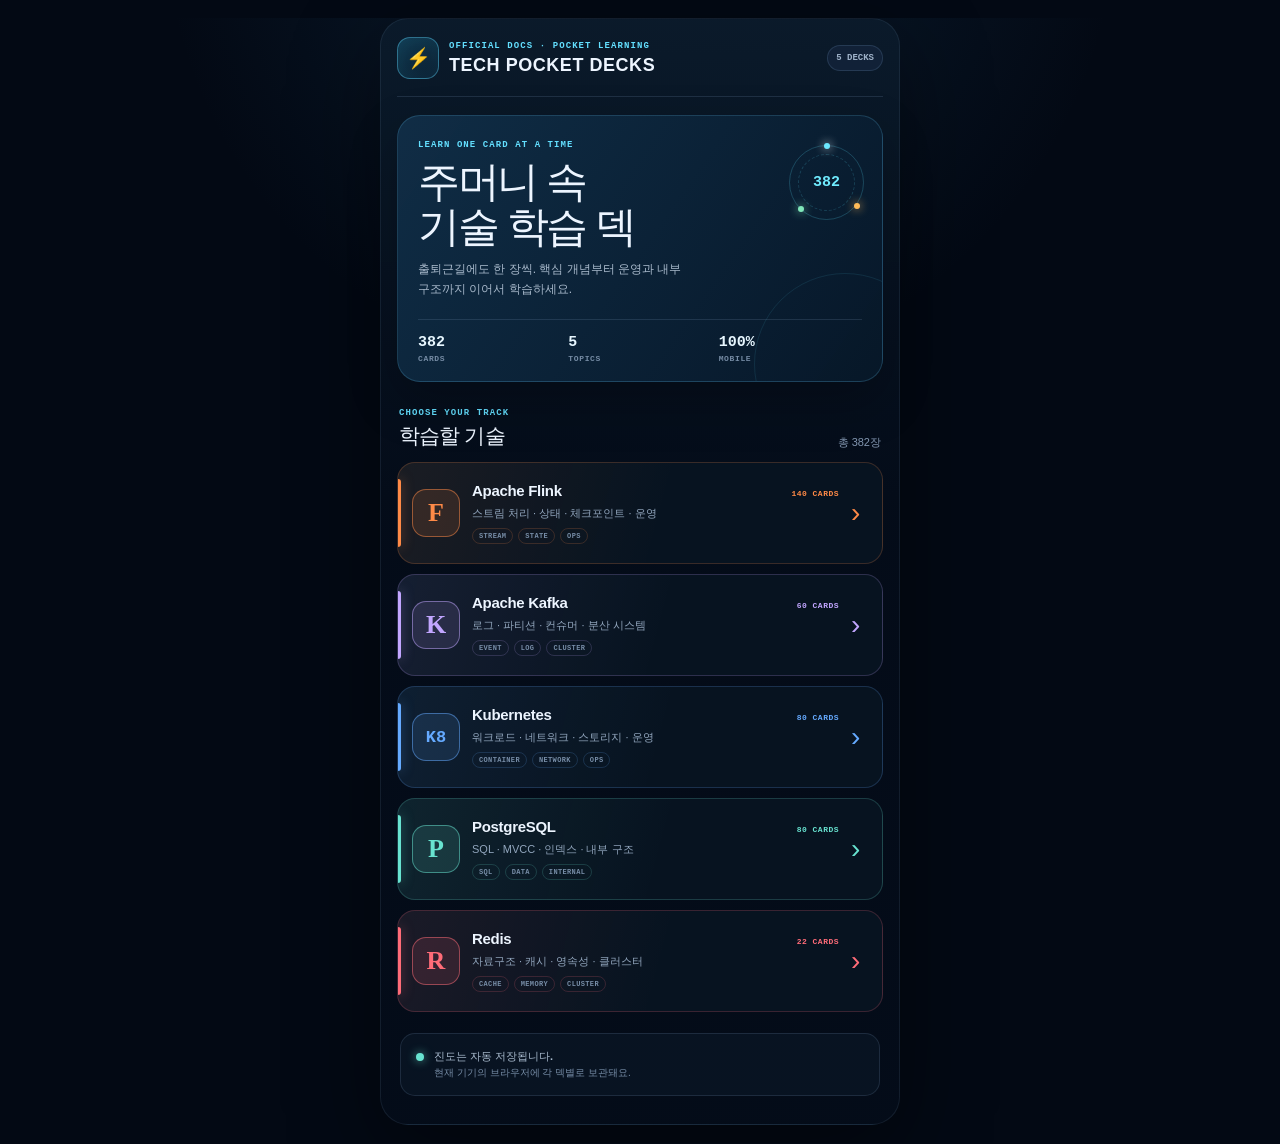
==== index.html @ 09daa7cf "모바일 학습 덱 허브와 Pages 배포 설정 추가" ====
<!doctype html>
<html lang="ko">
  <head>
    <meta charset="UTF-8" />
    <meta name="viewport" content="width=device-width, initial-scale=1, viewport-fit=cover" />
    <meta
      name="description"
      content="Flink, Kafka, Kubernetes, PostgreSQL, Redis 공식 문서 기반 모바일 학습 카드 모음"
    />
    <meta name="theme-color" content="#07111f" />
    <meta name="apple-mobile-web-app-capable" content="yes" />
    <meta name="apple-mobile-web-app-status-bar-style" content="black-translucent" />
    <title>Tech Pocket Decks · 모바일 학습 카드</title>
    <link rel="stylesheet" href="./home.css" />
  </head>
  <body>
    <main class="app-shell">
      <header class="site-header">
        <div class="brand-mark" aria-hidden="true">⚡</div>
        <div class="brand-copy">
          <p class="eyebrow">OFFICIAL DOCS · POCKET LEARNING</p>
          <h1>TECH POCKET DECKS</h1>
        </div>
        <span class="deck-total">5 DECKS</span>
      </header>

      <section class="hero" aria-labelledby="hero-title">
        <div class="hero-orbit" aria-hidden="true">
          <span class="orbit-core">382</span>
          <span class="orbit-dot dot-one"></span>
          <span class="orbit-dot dot-two"></span>
          <span class="orbit-dot dot-three"></span>
        </div>
        <div>
          <p class="hero-kicker">LEARN ONE CARD AT A TIME</p>
          <h2 id="hero-title">주머니 속<br />기술 학습 덱</h2>
          <p class="hero-description">
            출퇴근길에도 한 장씩. 핵심 개념부터 운영과 내부 구조까지 이어서 학습하세요.
          </p>
        </div>
        <div class="hero-stats" aria-label="학습 카드 통계">
          <span><strong>382</strong> CARDS</span>
          <span><strong>5</strong> TOPICS</span>
          <span><strong>100%</strong> MOBILE</span>
        </div>
      </section>

      <section class="deck-section" aria-labelledby="deck-heading">
        <div class="section-heading">
          <div>
            <p class="eyebrow">CHOOSE YOUR TRACK</p>
            <h2 id="deck-heading">학습할 기술</h2>
          </div>
          <span>총 382장</span>
        </div>

        <div class="deck-list">
          <a
            class="deck-card flink"
            href="./flink/cards/"
            aria-label="Flink 학습 카드 140장 시작하기"
          >
            <span class="deck-icon" aria-hidden="true">F</span>
            <span class="deck-content">
              <span class="deck-topline"><strong>Apache Flink</strong><em>140 CARDS</em></span>
              <span class="deck-description">스트림 처리 · 상태 · 체크포인트 · 운영</span>
              <span class="deck-tags"><i>STREAM</i><i>STATE</i><i>OPS</i></span>
            </span>
            <span class="deck-arrow" aria-hidden="true">›</span>
          </a>

          <a
            class="deck-card kafka"
            href="./kafka/cards/"
            aria-label="Kafka 학습 카드 60장 시작하기"
          >
            <span class="deck-icon" aria-hidden="true">K</span>
            <span class="deck-content">
              <span class="deck-topline"><strong>Apache Kafka</strong><em>60 CARDS</em></span>
              <span class="deck-description">로그 · 파티션 · 컨슈머 · 분산 시스템</span>
              <span class="deck-tags"><i>EVENT</i><i>LOG</i><i>CLUSTER</i></span>
            </span>
            <span class="deck-arrow" aria-hidden="true">›</span>
          </a>

          <a
            class="deck-card kubernetes"
            href="./kubernetes/cards/"
            aria-label="Kubernetes 학습 카드 80장 시작하기"
          >
            <span class="deck-icon wide" aria-hidden="true">K8</span>
            <span class="deck-content">
              <span class="deck-topline"><strong>Kubernetes</strong><em>80 CARDS</em></span>
              <span class="deck-description">워크로드 · 네트워크 · 스토리지 · 운영</span>
              <span class="deck-tags"><i>CONTAINER</i><i>NETWORK</i><i>OPS</i></span>
            </span>
            <span class="deck-arrow" aria-hidden="true">›</span>
          </a>

          <a
            class="deck-card postgresql"
            href="./postgresql/cards/"
            aria-label="PostgreSQL 학습 카드 80장 시작하기"
          >
            <span class="deck-icon" aria-hidden="true">P</span>
            <span class="deck-content">
              <span class="deck-topline"><strong>PostgreSQL</strong><em>80 CARDS</em></span>
              <span class="deck-description">SQL · MVCC · 인덱스 · 내부 구조</span>
              <span class="deck-tags"><i>SQL</i><i>DATA</i><i>INTERNAL</i></span>
            </span>
            <span class="deck-arrow" aria-hidden="true">›</span>
          </a>

          <a
            class="deck-card redis"
            href="./redis/cards/"
            aria-label="Redis 학습 카드 22장 시작하기"
          >
            <span class="deck-icon" aria-hidden="true">R</span>
            <span class="deck-content">
              <span class="deck-topline"><strong>Redis</strong><em>22 CARDS</em></span>
              <span class="deck-description">자료구조 · 캐시 · 영속성 · 클러스터</span>
              <span class="deck-tags"><i>CACHE</i><i>MEMORY</i><i>CLUSTER</i></span>
            </span>
            <span class="deck-arrow" aria-hidden="true">›</span>
          </a>
        </div>
      </section>

      <footer class="site-footer">
        <span class="save-dot" aria-hidden="true"></span>
        <p><strong>진도는 자동 저장됩니다.</strong><br />현재 기기의 브라우저에 각 덱별로 보관돼요.</p>
      </footer>
    </main>
  </body>
</html>
---- home.css ----
:root {
  color-scheme: dark;
  font-family:
    Inter, Pretendard, "Noto Sans KR", -apple-system, BlinkMacSystemFont,
    "Segoe UI", sans-serif;
  background: #030914;
  color: #edf5ff;
  font-synthesis: none;
  --line: rgba(143, 174, 208, 0.16);
  --muted: #8498b2;
}

* {
  box-sizing: border-box;
}

html {
  min-height: 100%;
  background: #030914;
}

body {
  min-width: 320px;
  min-height: 100%;
  margin: 0;
  background:
    radial-gradient(circle at 50% -10%, rgba(38, 98, 142, 0.24), transparent 30rem),
    #030914;
}

a {
  color: inherit;
}

.app-shell {
  width: min(100%, 520px);
  min-height: 100dvh;
  margin: 0 auto;
  padding: max(18px, env(safe-area-inset-top)) 16px
    max(28px, env(safe-area-inset-bottom));
  background:
    linear-gradient(180deg, rgba(11, 26, 43, 0.96), rgba(4, 12, 24, 0.98) 44%),
    #07111f;
  border-inline: 1px solid rgba(126, 157, 190, 0.08);
}

.site-header {
  display: grid;
  grid-template-columns: 42px minmax(0, 1fr) auto;
  align-items: center;
  gap: 10px;
  padding-bottom: 17px;
  border-bottom: 1px solid var(--line);
}

.brand-mark {
  display: grid;
  width: 42px;
  height: 42px;
  place-items: center;
  border: 1px solid rgba(93, 218, 255, 0.42);
  border-radius: 13px;
  background: linear-gradient(145deg, rgba(35, 142, 181, 0.28), rgba(25, 70, 106, 0.12));
  color: #65e6ff;
  font-size: 20px;
  box-shadow: inset 0 0 18px rgba(57, 190, 226, 0.08);
}

.brand-copy {
  min-width: 0;
}

.eyebrow,
.hero-kicker {
  margin: 0;
  color: #63dfff;
  font-family: ui-monospace, SFMono-Regular, Menlo, Consolas, monospace;
  font-size: 9px;
  font-weight: 800;
  letter-spacing: 0.12em;
}

.brand-copy h1 {
  overflow: hidden;
  margin: 4px 0 0;
  font-size: clamp(14px, 4.4vw, 18px);
  letter-spacing: 0.03em;
  text-overflow: ellipsis;
  white-space: nowrap;
}

.deck-total {
  padding: 7px 8px;
  border: 1px solid rgba(118, 154, 194, 0.2);
  border-radius: 999px;
  background: rgba(20, 37, 60, 0.75);
  color: #9fb2c9;
  font-family: ui-monospace, SFMono-Regular, Menlo, Consolas, monospace;
  font-size: 9px;
  font-weight: 800;
}

.hero {
  position: relative;
  overflow: hidden;
  margin-top: 18px;
  padding: 24px 20px 18px;
  border: 1px solid rgba(87, 175, 218, 0.24);
  border-radius: 23px;
  background:
    linear-gradient(125deg, rgba(16, 46, 71, 0.95), rgba(7, 23, 40, 0.97)),
    #0a1b2c;
  box-shadow: 0 20px 50px rgba(0, 0, 0, 0.24);
}

.hero::after {
  position: absolute;
  right: -54px;
  bottom: -74px;
  width: 180px;
  height: 180px;
  border: 1px solid rgba(94, 222, 255, 0.1);
  border-radius: 50%;
  content: "";
}

.hero > div:not(.hero-orbit) {
  position: relative;
  z-index: 1;
}

.hero h2 {
  max-width: 250px;
  margin: 9px 0 10px;
  font-size: clamp(30px, 9vw, 42px);
  line-height: 1.08;
  letter-spacing: -0.055em;
}

.hero-description {
  max-width: 265px;
  margin: 0;
  color: #a7b8ca;
  font-size: 12px;
  line-height: 1.65;
  word-break: keep-all;
}

.hero-orbit {
  position: absolute;
  top: 29px;
  right: 18px;
  display: grid;
  width: 75px;
  height: 75px;
  place-items: center;
  border: 1px solid rgba(92, 227, 255, 0.21);
  border-radius: 50%;
}

.hero-orbit::before {
  position: absolute;
  inset: 8px;
  border: 1px dashed rgba(92, 227, 255, 0.18);
  border-radius: inherit;
  content: "";
}

.orbit-core {
  color: #70ecff;
  font-family: ui-monospace, SFMono-Regular, Menlo, Consolas, monospace;
  font-size: 15px;
  font-weight: 900;
}

.orbit-dot {
  position: absolute;
  width: 6px;
  height: 6px;
  border-radius: 50%;
  background: #6ce8ff;
  box-shadow: 0 0 10px currentColor;
}

.dot-one {
  top: -3px;
  left: 34px;
}

.dot-two {
  right: 3px;
  bottom: 10px;
  color: #ffbb58;
  background: #ffbb58;
}

.dot-three {
  bottom: 7px;
  left: 8px;
  color: #80e8ba;
  background: #80e8ba;
}

.hero-stats {
  display: grid;
  grid-template-columns: repeat(3, 1fr);
  gap: 7px;
  margin-top: 20px;
  padding-top: 14px;
  border-top: 1px solid var(--line);
}

.hero-stats span {
  display: flex;
  flex-direction: column;
  gap: 3px;
  color: #768ca5;
  font-family: ui-monospace, SFMono-Regular, Menlo, Consolas, monospace;
  font-size: 8px;
  font-weight: 800;
  letter-spacing: 0.08em;
}

.hero-stats strong {
  color: #e7f7ff;
  font-size: 15px;
  letter-spacing: 0;
}

.deck-section {
  margin-top: 26px;
}

.section-heading {
  display: flex;
  align-items: end;
  justify-content: space-between;
  gap: 12px;
  margin: 0 2px 12px;
}

.section-heading h2 {
  margin: 4px 0 0;
  font-size: 21px;
  letter-spacing: -0.04em;
}

.section-heading > span {
  color: var(--muted);
  font-size: 11px;
}

.deck-list {
  display: grid;
  gap: 10px;
}

.deck-card {
  --accent: #6de3ff;
  --accent-rgb: 109, 227, 255;
  position: relative;
  display: grid;
  grid-template-columns: 48px minmax(0, 1fr) 18px;
  align-items: center;
  gap: 12px;
  min-height: 102px;
  padding: 13px 13px 13px 14px;
  overflow: hidden;
  border: 1px solid rgba(var(--accent-rgb), 0.2);
  border-radius: 18px;
  background:
    linear-gradient(105deg, rgba(var(--accent-rgb), 0.08), transparent 55%),
    rgba(8, 20, 34, 0.9);
  text-decoration: none;
  -webkit-tap-highlight-color: transparent;
  transition: transform 140ms ease, border-color 140ms ease, background 140ms ease;
}

.deck-card::before {
  position: absolute;
  inset: 16px auto 16px 0;
  width: 3px;
  border-radius: 0 4px 4px 0;
  background: var(--accent);
  box-shadow: 0 0 12px rgba(var(--accent-rgb), 0.5);
  content: "";
}

.deck-card:active {
  transform: scale(0.985);
  border-color: rgba(var(--accent-rgb), 0.5);
  background:
    linear-gradient(105deg, rgba(var(--accent-rgb), 0.14), transparent 60%),
    rgba(10, 25, 42, 0.96);
}

.deck-card:focus-visible {
  outline: 2px solid var(--accent);
  outline-offset: 3px;
}

.deck-icon {
  display: grid;
  width: 48px;
  height: 48px;
  place-items: center;
  border: 1px solid rgba(var(--accent-rgb), 0.5);
  border-radius: 14px;
  background: rgba(var(--accent-rgb), 0.12);
  color: var(--accent);
  font-family: Georgia, "Times New Roman", serif;
  font-size: 26px;
  font-weight: 800;
}

.deck-icon.wide {
  font-family: ui-monospace, SFMono-Regular, Menlo, Consolas, monospace;
  font-size: 17px;
}

.deck-content,
.deck-topline {
  min-width: 0;
}

.deck-content {
  display: grid;
  gap: 7px;
}

.deck-topline {
  display: flex;
  align-items: baseline;
  justify-content: space-between;
  gap: 8px;
}

.deck-topline strong {
  overflow: hidden;
  font-size: 15px;
  letter-spacing: -0.02em;
  text-overflow: ellipsis;
  white-space: nowrap;
}

.deck-topline em {
  flex: 0 0 auto;
  color: var(--accent);
  font-family: ui-monospace, SFMono-Regular, Menlo, Consolas, monospace;
  font-size: 8px;
  font-style: normal;
  font-weight: 900;
  letter-spacing: 0.06em;
}

.deck-description {
  overflow: hidden;
  color: #91a5bc;
  font-size: 11px;
  text-overflow: ellipsis;
  white-space: nowrap;
}

.deck-tags {
  display: flex;
  gap: 5px;
  overflow: hidden;
}

.deck-tags i {
  padding: 3px 6px;
  border: 1px solid rgba(var(--accent-rgb), 0.18);
  border-radius: 999px;
  color: #778da7;
  font-family: ui-monospace, SFMono-Regular, Menlo, Consolas, monospace;
  font-size: 7px;
  font-style: normal;
  font-weight: 800;
  letter-spacing: 0.05em;
}

.deck-arrow {
  color: var(--accent);
  font-size: 28px;
  line-height: 1;
}

.flink {
  --accent: #ff8a47;
  --accent-rgb: 255, 138, 71;
}

.kafka {
  --accent: #c2a6ff;
  --accent-rgb: 194, 166, 255;
}

.kubernetes {
  --accent: #65aaff;
  --accent-rgb: 101, 170, 255;
}

.postgresql {
  --accent: #68e3d0;
  --accent-rgb: 104, 227, 208;
}

.redis {
  --accent: #ff6c78;
  --accent-rgb: 255, 108, 120;
}

.site-footer {
  display: flex;
  align-items: flex-start;
  gap: 10px;
  margin: 21px 3px 0;
  padding: 14px 15px;
  border: 1px solid var(--line);
  border-radius: 15px;
  background: rgba(10, 23, 38, 0.72);
}

.save-dot {
  flex: 0 0 auto;
  width: 8px;
  height: 8px;
  margin-top: 5px;
  border-radius: 50%;
  background: #68e3d0;
  box-shadow: 0 0 10px rgba(104, 227, 208, 0.7);
}

.site-footer p {
  margin: 0;
  color: #768ca6;
  font-size: 10px;
  line-height: 1.55;
}

.site-footer strong {
  color: #a9bbce;
  font-size: 11px;
}

@media (hover: hover) {
  .deck-card:hover {
    transform: translateY(-2px);
    border-color: rgba(var(--accent-rgb), 0.46);
  }
}

@media (max-width: 370px) {
  .app-shell {
    padding-inline: 12px;
  }

  .deck-card {
    grid-template-columns: 44px minmax(0, 1fr) 14px;
    gap: 10px;
    padding-left: 12px;
  }

  .deck-icon {
    width: 44px;
    height: 44px;
  }

  .hero-orbit {
    opacity: 0.55;
  }
}

@media (min-width: 700px) {
  .app-shell {
    min-height: calc(100dvh - 36px);
    margin-block: 18px;
    border: 1px solid rgba(126, 157, 190, 0.12);
    border-radius: 28px;
    box-shadow: 0 28px 90px rgba(0, 0, 0, 0.42);
  }
}

@media (prefers-reduced-motion: reduce) {
  .deck-card {
    transition: none;
  }
}
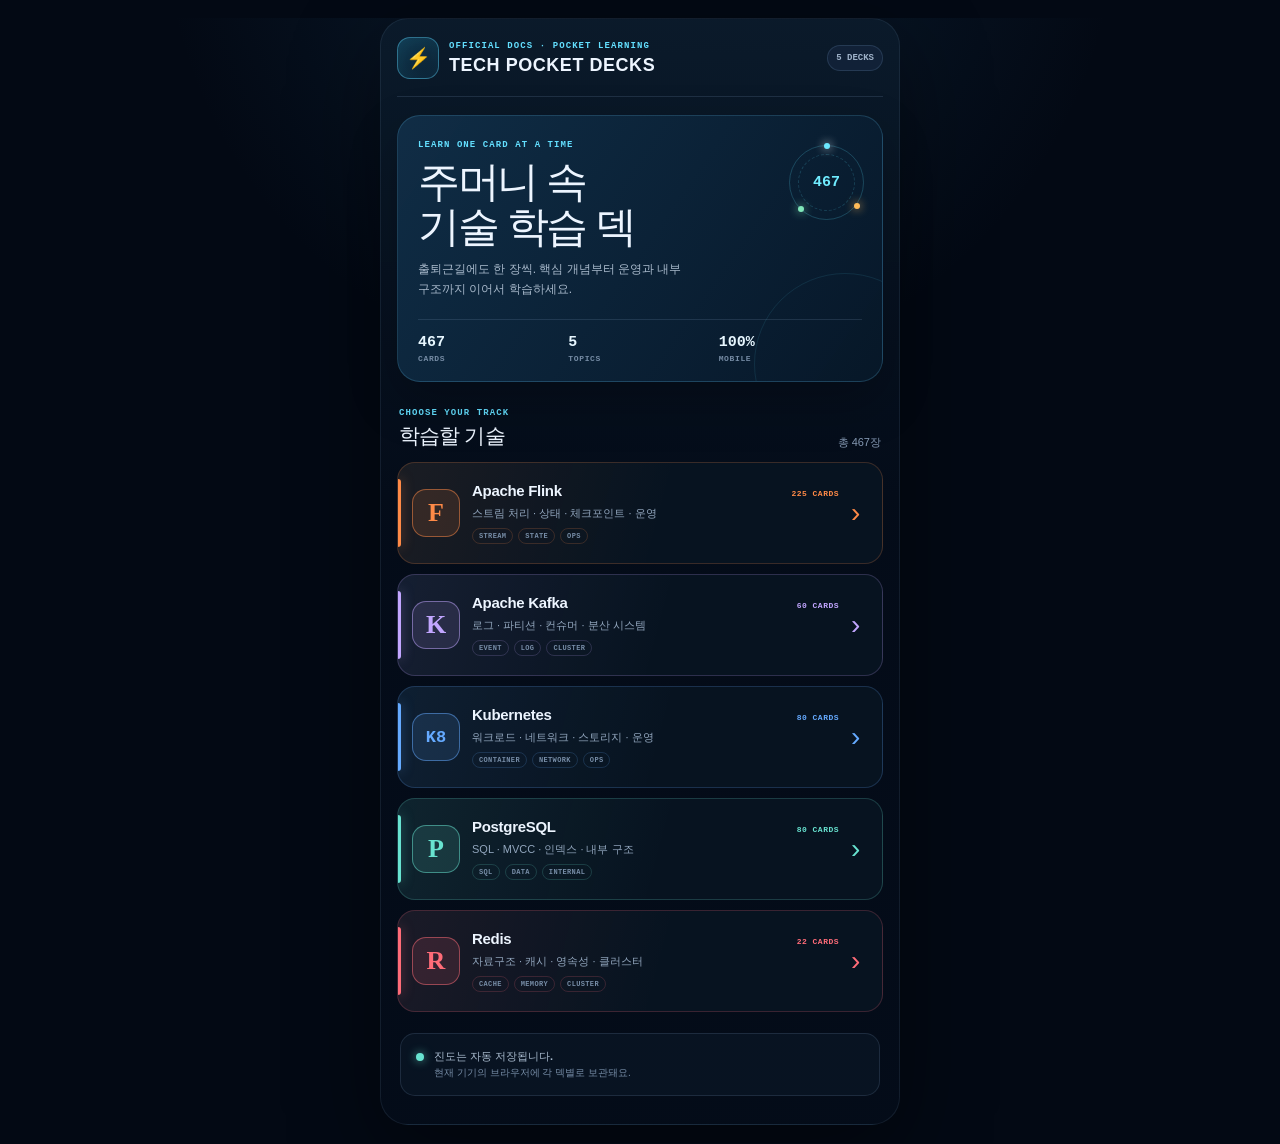
==== commit a9836001: "확장된 카드 수를 허브에 반영" ====
--- a/index.html
+++ b/index.html
@@ -26,7 +26,7 @@
 
       <section class="hero" aria-labelledby="hero-title">
         <div class="hero-orbit" aria-hidden="true">
-          <span class="orbit-core">382</span>
+          <span class="orbit-core">467</span>
           <span class="orbit-dot dot-one"></span>
           <span class="orbit-dot dot-two"></span>
           <span class="orbit-dot dot-three"></span>
@@ -39,7 +39,7 @@
           </p>
         </div>
         <div class="hero-stats" aria-label="학습 카드 통계">
-          <span><strong>382</strong> CARDS</span>
+          <span><strong>467</strong> CARDS</span>
           <span><strong>5</strong> TOPICS</span>
           <span><strong>100%</strong> MOBILE</span>
         </div>
@@ -51,18 +51,18 @@
             <p class="eyebrow">CHOOSE YOUR TRACK</p>
             <h2 id="deck-heading">학습할 기술</h2>
           </div>
-          <span>총 382장</span>
+          <span>총 467장</span>
         </div>
 
         <div class="deck-list">
           <a
             class="deck-card flink"
             href="./flink/cards/"
-            aria-label="Flink 학습 카드 140장 시작하기"
+            aria-label="Flink 학습 카드 225장 시작하기"
           >
             <span class="deck-icon" aria-hidden="true">F</span>
             <span class="deck-content">
-              <span class="deck-topline"><strong>Apache Flink</strong><em>140 CARDS</em></span>
+              <span class="deck-topline"><strong>Apache Flink</strong><em>225 CARDS</em></span>
               <span class="deck-description">스트림 처리 · 상태 · 체크포인트 · 운영</span>
               <span class="deck-tags"><i>STREAM</i><i>STATE</i><i>OPS</i></span>
             </span>
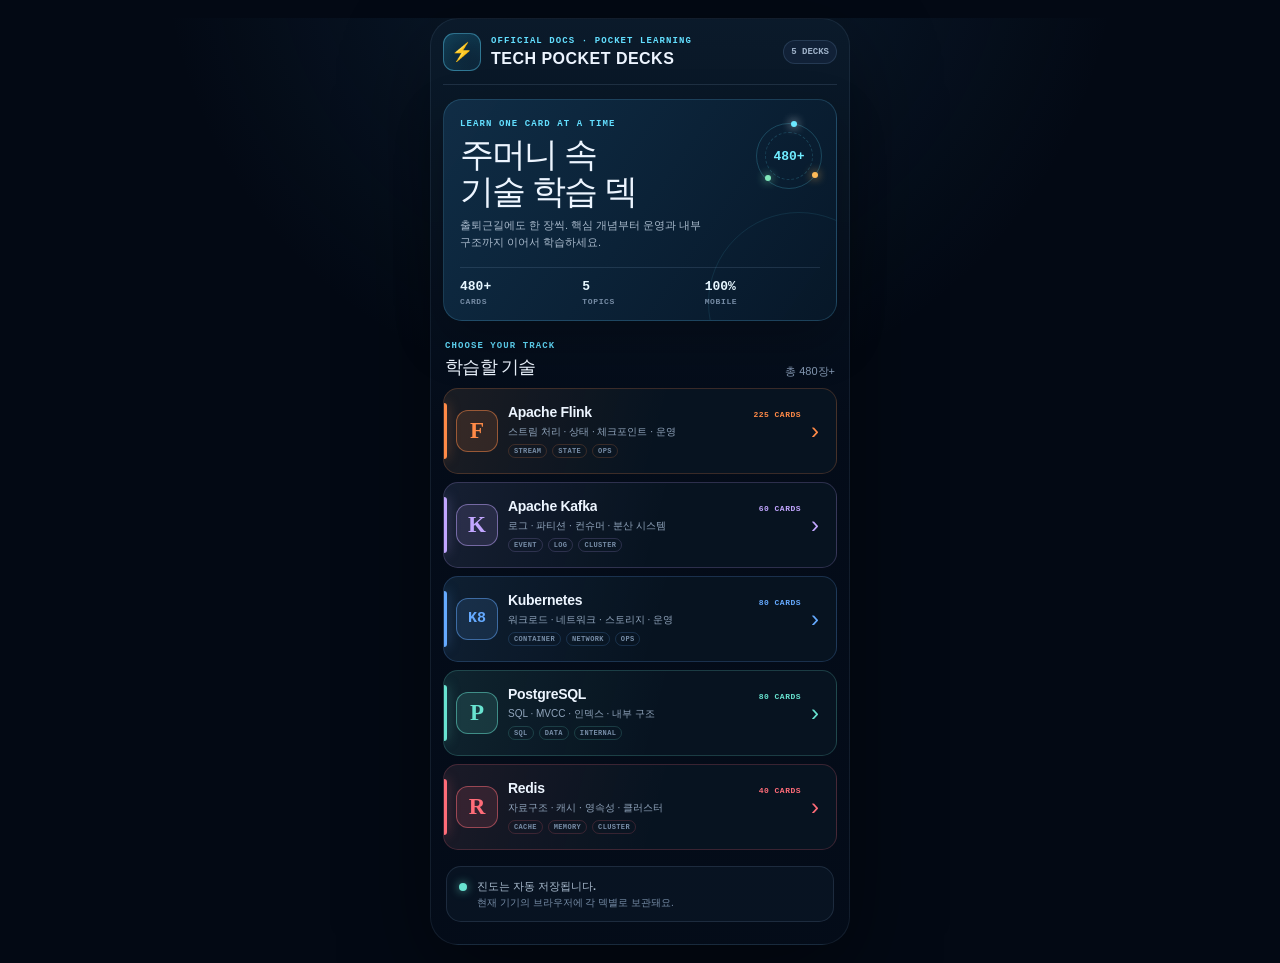
==== commit 4e09eabd: "모바일 허브 화면을 더 작게 조정" ====
--- a/index.html
+++ b/index.html
@@ -26,7 +26,7 @@
 
       <section class="hero" aria-labelledby="hero-title">
         <div class="hero-orbit" aria-hidden="true">
-          <span class="orbit-core">467</span>
+          <span class="orbit-core">480+</span>
           <span class="orbit-dot dot-one"></span>
           <span class="orbit-dot dot-two"></span>
           <span class="orbit-dot dot-three"></span>
@@ -39,7 +39,7 @@
           </p>
         </div>
         <div class="hero-stats" aria-label="학습 카드 통계">
-          <span><strong>467</strong> CARDS</span>
+          <span><strong>480+</strong> CARDS</span>
           <span><strong>5</strong> TOPICS</span>
           <span><strong>100%</strong> MOBILE</span>
         </div>
@@ -51,7 +51,7 @@
             <p class="eyebrow">CHOOSE YOUR TRACK</p>
             <h2 id="deck-heading">학습할 기술</h2>
           </div>
-          <span>총 467장</span>
+          <span>총 480장+</span>
         </div>
 
         <div class="deck-list">
@@ -114,11 +114,11 @@
           <a
             class="deck-card redis"
             href="./redis/cards/"
-            aria-label="Redis 학습 카드 22장 시작하기"
+            aria-label="Redis 학습 카드 40장 시작하기"
           >
             <span class="deck-icon" aria-hidden="true">R</span>
             <span class="deck-content">
-              <span class="deck-topline"><strong>Redis</strong><em>22 CARDS</em></span>
+              <span class="deck-topline"><strong>Redis</strong><em>40 CARDS</em></span>
               <span class="deck-description">자료구조 · 캐시 · 영속성 · 클러스터</span>
               <span class="deck-tags"><i>CACHE</i><i>MEMORY</i><i>CLUSTER</i></span>
             </span>
--- a/home.css
+++ b/home.css
@@ -33,11 +33,11 @@
 }
 
 .app-shell {
-  width: min(100%, 520px);
+  width: min(100%, 420px);
   min-height: 100dvh;
   margin: 0 auto;
-  padding: max(18px, env(safe-area-inset-top)) 16px
-    max(28px, env(safe-area-inset-bottom));
+  padding: max(14px, env(safe-area-inset-top)) 12px
+    max(22px, env(safe-area-inset-bottom));
   background:
     linear-gradient(180deg, rgba(11, 26, 43, 0.96), rgba(4, 12, 24, 0.98) 44%),
     #07111f;
@@ -46,23 +46,23 @@
 
 .site-header {
   display: grid;
-  grid-template-columns: 42px minmax(0, 1fr) auto;
+  grid-template-columns: 38px minmax(0, 1fr) auto;
   align-items: center;
   gap: 10px;
-  padding-bottom: 17px;
+  padding-bottom: 13px;
   border-bottom: 1px solid var(--line);
 }
 
 .brand-mark {
   display: grid;
-  width: 42px;
-  height: 42px;
+  width: 38px;
+  height: 38px;
   place-items: center;
   border: 1px solid rgba(93, 218, 255, 0.42);
-  border-radius: 13px;
+  border-radius: 11px;
   background: linear-gradient(145deg, rgba(35, 142, 181, 0.28), rgba(25, 70, 106, 0.12));
   color: #65e6ff;
-  font-size: 20px;
+  font-size: 18px;
   box-shadow: inset 0 0 18px rgba(57, 190, 226, 0.08);
 }
 
@@ -83,14 +83,14 @@
 .brand-copy h1 {
   overflow: hidden;
   margin: 4px 0 0;
-  font-size: clamp(14px, 4.4vw, 18px);
+  font-size: clamp(13px, 4vw, 16px);
   letter-spacing: 0.03em;
   text-overflow: ellipsis;
   white-space: nowrap;
 }
 
 .deck-total {
-  padding: 7px 8px;
+  padding: 6px 7px;
   border: 1px solid rgba(118, 154, 194, 0.2);
   border-radius: 999px;
   background: rgba(20, 37, 60, 0.75);
@@ -103,10 +103,10 @@
 .hero {
   position: relative;
   overflow: hidden;
-  margin-top: 18px;
-  padding: 24px 20px 18px;
+  margin-top: 14px;
+  padding: 19px 16px 14px;
   border: 1px solid rgba(87, 175, 218, 0.24);
-  border-radius: 23px;
+  border-radius: 19px;
   background:
     linear-gradient(125deg, rgba(16, 46, 71, 0.95), rgba(7, 23, 40, 0.97)),
     #0a1b2c;
@@ -130,29 +130,29 @@
 }
 
 .hero h2 {
-  max-width: 250px;
-  margin: 9px 0 10px;
-  font-size: clamp(30px, 9vw, 42px);
+  max-width: 220px;
+  margin: 7px 0 8px;
+  font-size: clamp(27px, 8vw, 34px);
   line-height: 1.08;
   letter-spacing: -0.055em;
 }
 
 .hero-description {
-  max-width: 265px;
+  max-width: 245px;
   margin: 0;
   color: #a7b8ca;
-  font-size: 12px;
-  line-height: 1.65;
+  font-size: 11px;
+  line-height: 1.55;
   word-break: keep-all;
 }
 
 .hero-orbit {
   position: absolute;
-  top: 29px;
-  right: 18px;
-  display: grid;
-  width: 75px;
-  height: 75px;
+  top: 23px;
+  right: 14px;
+  display: grid;
+  width: 66px;
+  height: 66px;
   place-items: center;
   border: 1px solid rgba(92, 227, 255, 0.21);
   border-radius: 50%;
@@ -169,7 +169,7 @@
 .orbit-core {
   color: #70ecff;
   font-family: ui-monospace, SFMono-Regular, Menlo, Consolas, monospace;
-  font-size: 15px;
+  font-size: 13px;
   font-weight: 900;
 }
 
@@ -205,8 +205,8 @@
   display: grid;
   grid-template-columns: repeat(3, 1fr);
   gap: 7px;
-  margin-top: 20px;
-  padding-top: 14px;
+  margin-top: 15px;
+  padding-top: 11px;
   border-top: 1px solid var(--line);
 }
 
@@ -223,12 +223,12 @@
 
 .hero-stats strong {
   color: #e7f7ff;
-  font-size: 15px;
+  font-size: 13px;
   letter-spacing: 0;
 }
 
 .deck-section {
-  margin-top: 26px;
+  margin-top: 20px;
 }
 
 .section-heading {
@@ -236,12 +236,12 @@
   align-items: end;
   justify-content: space-between;
   gap: 12px;
-  margin: 0 2px 12px;
+  margin: 0 2px 9px;
 }
 
 .section-heading h2 {
   margin: 4px 0 0;
-  font-size: 21px;
+  font-size: 18px;
   letter-spacing: -0.04em;
 }
 
@@ -252,7 +252,7 @@
 
 .deck-list {
   display: grid;
-  gap: 10px;
+  gap: 8px;
 }
 
 .deck-card {
@@ -260,14 +260,14 @@
   --accent-rgb: 109, 227, 255;
   position: relative;
   display: grid;
-  grid-template-columns: 48px minmax(0, 1fr) 18px;
+  grid-template-columns: 42px minmax(0, 1fr) 15px;
   align-items: center;
-  gap: 12px;
-  min-height: 102px;
-  padding: 13px 13px 13px 14px;
+  gap: 10px;
+  min-height: 86px;
+  padding: 10px 10px 10px 12px;
   overflow: hidden;
   border: 1px solid rgba(var(--accent-rgb), 0.2);
-  border-radius: 18px;
+  border-radius: 15px;
   background:
     linear-gradient(105deg, rgba(var(--accent-rgb), 0.08), transparent 55%),
     rgba(8, 20, 34, 0.9);
@@ -278,7 +278,7 @@
 
 .deck-card::before {
   position: absolute;
-  inset: 16px auto 16px 0;
+  inset: 14px auto 14px 0;
   width: 3px;
   border-radius: 0 4px 4px 0;
   background: var(--accent);
@@ -301,21 +301,21 @@
 
 .deck-icon {
   display: grid;
-  width: 48px;
-  height: 48px;
+  width: 42px;
+  height: 42px;
   place-items: center;
   border: 1px solid rgba(var(--accent-rgb), 0.5);
-  border-radius: 14px;
+  border-radius: 12px;
   background: rgba(var(--accent-rgb), 0.12);
   color: var(--accent);
   font-family: Georgia, "Times New Roman", serif;
-  font-size: 26px;
+  font-size: 23px;
   font-weight: 800;
 }
 
 .deck-icon.wide {
   font-family: ui-monospace, SFMono-Regular, Menlo, Consolas, monospace;
-  font-size: 17px;
+  font-size: 15px;
 }
 
 .deck-content,
@@ -325,7 +325,7 @@
 
 .deck-content {
   display: grid;
-  gap: 7px;
+  gap: 5px;
 }
 
 .deck-topline {
@@ -337,7 +337,7 @@
 
 .deck-topline strong {
   overflow: hidden;
-  font-size: 15px;
+  font-size: 14px;
   letter-spacing: -0.02em;
   text-overflow: ellipsis;
   white-space: nowrap;
@@ -356,7 +356,7 @@
 .deck-description {
   overflow: hidden;
   color: #91a5bc;
-  font-size: 11px;
+  font-size: 10px;
   text-overflow: ellipsis;
   white-space: nowrap;
 }
@@ -368,7 +368,7 @@
 }
 
 .deck-tags i {
-  padding: 3px 6px;
+  padding: 2px 5px;
   border: 1px solid rgba(var(--accent-rgb), 0.18);
   border-radius: 999px;
   color: #778da7;
@@ -381,7 +381,7 @@
 
 .deck-arrow {
   color: var(--accent);
-  font-size: 28px;
+  font-size: 24px;
   line-height: 1;
 }
 
@@ -414,8 +414,8 @@
   display: flex;
   align-items: flex-start;
   gap: 10px;
-  margin: 21px 3px 0;
-  padding: 14px 15px;
+  margin: 16px 3px 0;
+  padding: 11px 12px;
   border: 1px solid var(--line);
   border-radius: 15px;
   background: rgba(10, 23, 38, 0.72);
@@ -452,18 +452,18 @@
 
 @media (max-width: 370px) {
   .app-shell {
-    padding-inline: 12px;
+    padding-inline: 10px;
   }
 
   .deck-card {
-    grid-template-columns: 44px minmax(0, 1fr) 14px;
-    gap: 10px;
-    padding-left: 12px;
+    grid-template-columns: 40px minmax(0, 1fr) 12px;
+    gap: 8px;
+    padding-left: 10px;
   }
 
   .deck-icon {
-    width: 44px;
-    height: 44px;
+    width: 40px;
+    height: 40px;
   }
 
   .hero-orbit {
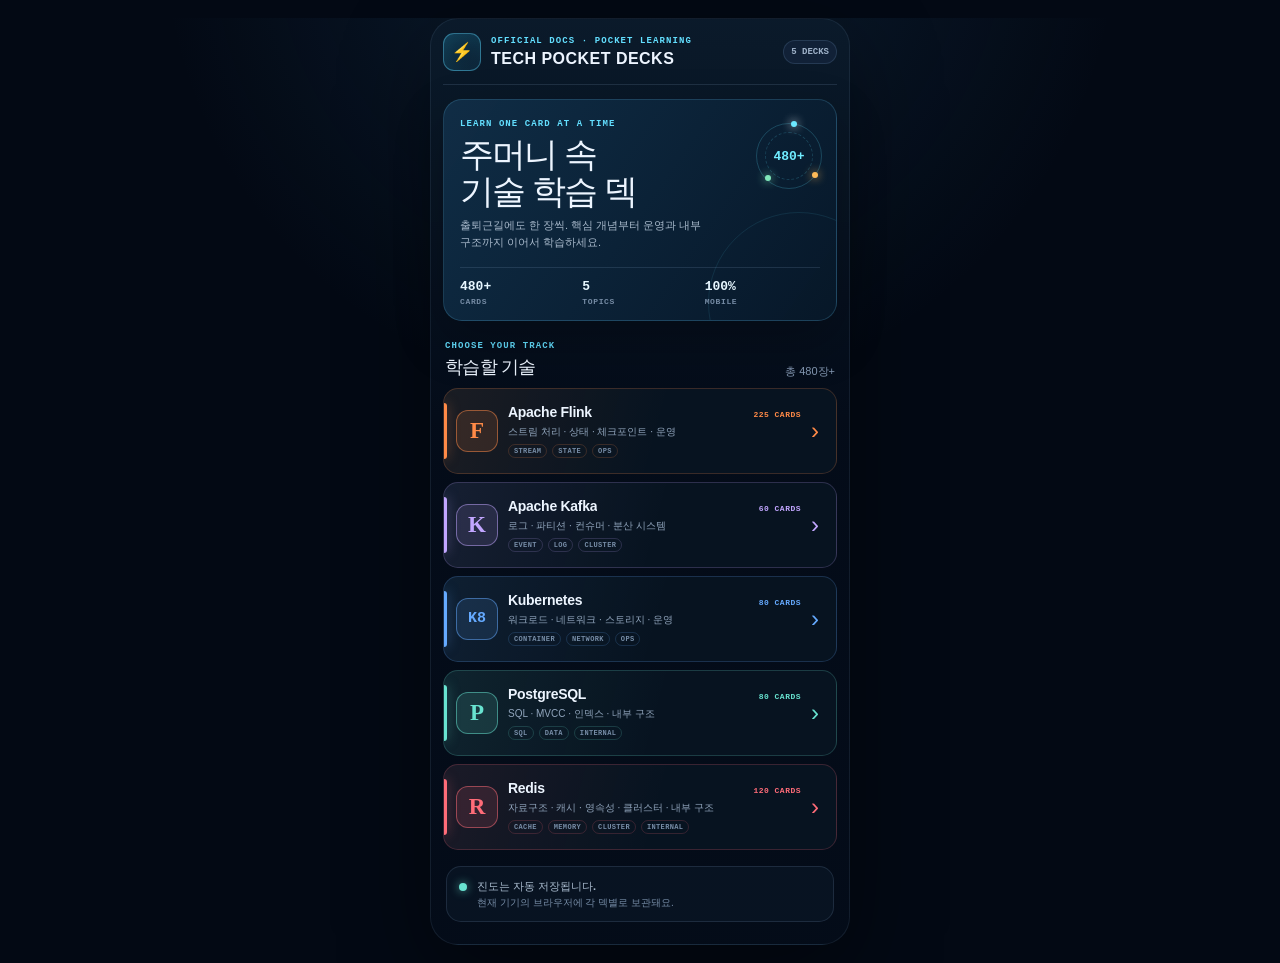
==== commit 265f3cd1: "추가 변경분" ====
--- a/index.html
+++ b/index.html
@@ -57,7 +57,7 @@
         <div class="deck-list">
           <a
             class="deck-card flink"
-            href="./flink/cards/"
+            href="./flink/cards/index.html"
             aria-label="Flink 학습 카드 225장 시작하기"
           >
             <span class="deck-icon" aria-hidden="true">F</span>
@@ -71,7 +71,7 @@
 
           <a
             class="deck-card kafka"
-            href="./kafka/cards/"
+            href="./kafka/cards/index.html"
             aria-label="Kafka 학습 카드 60장 시작하기"
           >
             <span class="deck-icon" aria-hidden="true">K</span>
@@ -85,7 +85,7 @@
 
           <a
             class="deck-card kubernetes"
-            href="./kubernetes/cards/"
+            href="./kubernetes/cards/index.html"
             aria-label="Kubernetes 학습 카드 80장 시작하기"
           >
             <span class="deck-icon wide" aria-hidden="true">K8</span>
@@ -99,7 +99,7 @@
 
           <a
             class="deck-card postgresql"
-            href="./postgresql/cards/"
+            href="./postgresql/cards/index.html"
             aria-label="PostgreSQL 학습 카드 80장 시작하기"
           >
             <span class="deck-icon" aria-hidden="true">P</span>
@@ -113,14 +113,14 @@
 
           <a
             class="deck-card redis"
-            href="./redis/cards/"
-            aria-label="Redis 학습 카드 40장 시작하기"
+            href="./redis/cards/index.html"
+            aria-label="Redis 학습 카드 120장 시작하기"
           >
             <span class="deck-icon" aria-hidden="true">R</span>
             <span class="deck-content">
-              <span class="deck-topline"><strong>Redis</strong><em>40 CARDS</em></span>
-              <span class="deck-description">자료구조 · 캐시 · 영속성 · 클러스터</span>
-              <span class="deck-tags"><i>CACHE</i><i>MEMORY</i><i>CLUSTER</i></span>
+              <span class="deck-topline"><strong>Redis</strong><em>120 CARDS</em></span>
+              <span class="deck-description">자료구조 · 캐시 · 영속성 · 클러스터 · 내부 구조</span>
+              <span class="deck-tags"><i>CACHE</i><i>MEMORY</i><i>CLUSTER</i><i>INTERNAL</i></span>
             </span>
             <span class="deck-arrow" aria-hidden="true">›</span>
           </a>
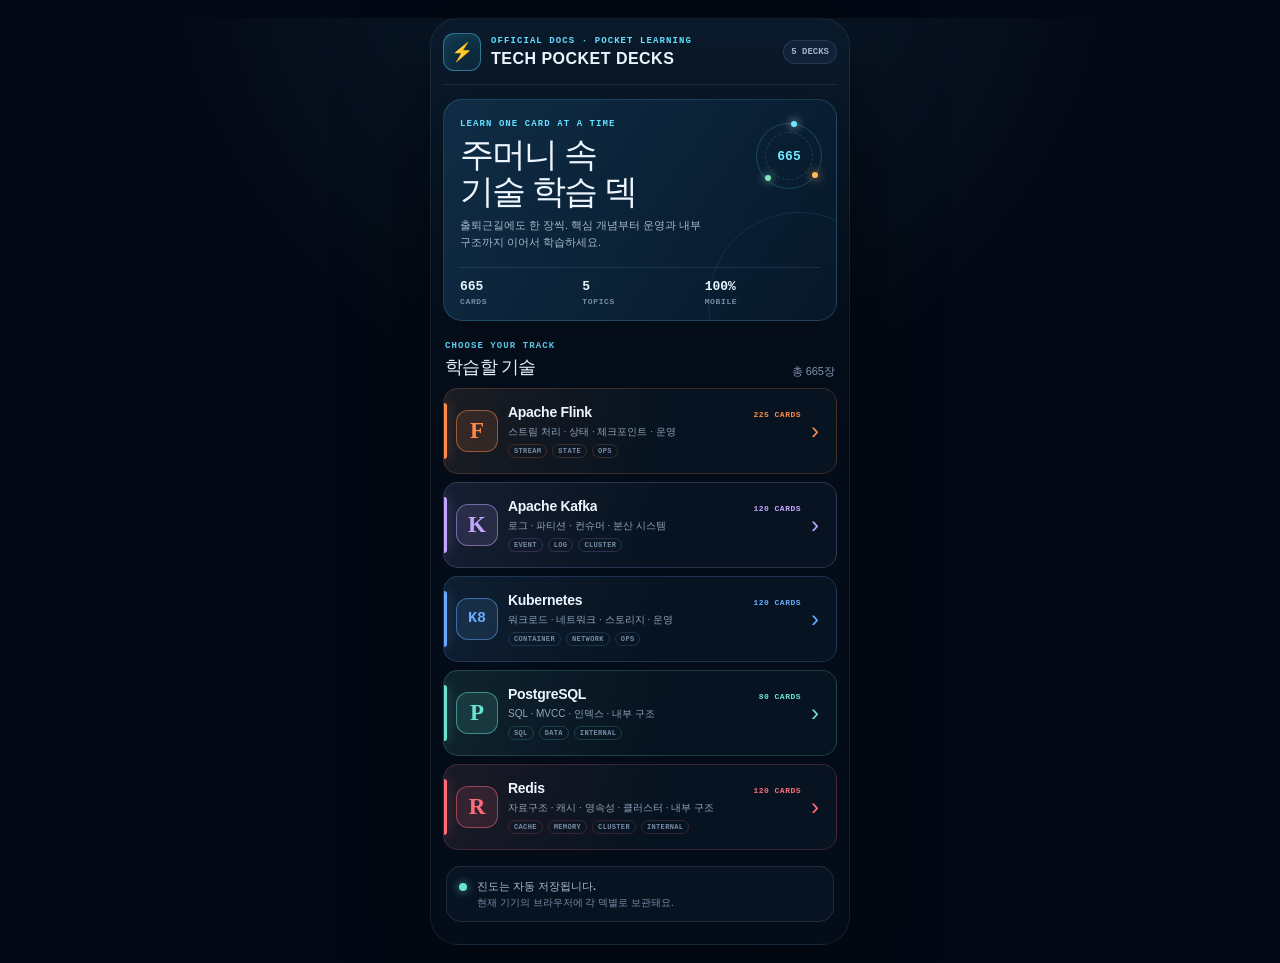
==== commit b2e8b586: "디자인 통일" ====
--- a/index.html
+++ b/index.html
@@ -11,7 +11,7 @@
     <meta name="apple-mobile-web-app-capable" content="yes" />
     <meta name="apple-mobile-web-app-status-bar-style" content="black-translucent" />
     <title>Tech Pocket Decks · 모바일 학습 카드</title>
-    <link rel="stylesheet" href="./home.css" />
+    <link rel="stylesheet" href="./home.css?v=20260812-1" />
   </head>
   <body>
     <main class="app-shell">
@@ -26,7 +26,7 @@
 
       <section class="hero" aria-labelledby="hero-title">
         <div class="hero-orbit" aria-hidden="true">
-          <span class="orbit-core">480+</span>
+          <span class="orbit-core">665</span>
           <span class="orbit-dot dot-one"></span>
           <span class="orbit-dot dot-two"></span>
           <span class="orbit-dot dot-three"></span>
@@ -39,7 +39,7 @@
           </p>
         </div>
         <div class="hero-stats" aria-label="학습 카드 통계">
-          <span><strong>480+</strong> CARDS</span>
+          <span><strong>665</strong> CARDS</span>
           <span><strong>5</strong> TOPICS</span>
           <span><strong>100%</strong> MOBILE</span>
         </div>
@@ -51,7 +51,7 @@
             <p class="eyebrow">CHOOSE YOUR TRACK</p>
             <h2 id="deck-heading">학습할 기술</h2>
           </div>
-          <span>총 480장+</span>
+          <span>총 665장</span>
         </div>
 
         <div class="deck-list">
@@ -72,11 +72,11 @@
           <a
             class="deck-card kafka"
             href="./kafka/cards/index.html"
-            aria-label="Kafka 학습 카드 60장 시작하기"
+            aria-label="Kafka 학습 카드 120장 시작하기"
           >
             <span class="deck-icon" aria-hidden="true">K</span>
             <span class="deck-content">
-              <span class="deck-topline"><strong>Apache Kafka</strong><em>60 CARDS</em></span>
+              <span class="deck-topline"><strong>Apache Kafka</strong><em>120 CARDS</em></span>
               <span class="deck-description">로그 · 파티션 · 컨슈머 · 분산 시스템</span>
               <span class="deck-tags"><i>EVENT</i><i>LOG</i><i>CLUSTER</i></span>
             </span>
@@ -86,11 +86,11 @@
           <a
             class="deck-card kubernetes"
             href="./kubernetes/cards/index.html"
-            aria-label="Kubernetes 학습 카드 80장 시작하기"
+            aria-label="Kubernetes 학습 카드 120장 시작하기"
           >
             <span class="deck-icon wide" aria-hidden="true">K8</span>
             <span class="deck-content">
-              <span class="deck-topline"><strong>Kubernetes</strong><em>80 CARDS</em></span>
+              <span class="deck-topline"><strong>Kubernetes</strong><em>120 CARDS</em></span>
               <span class="deck-description">워크로드 · 네트워크 · 스토리지 · 운영</span>
               <span class="deck-tags"><i>CONTAINER</i><i>NETWORK</i><i>OPS</i></span>
             </span>
